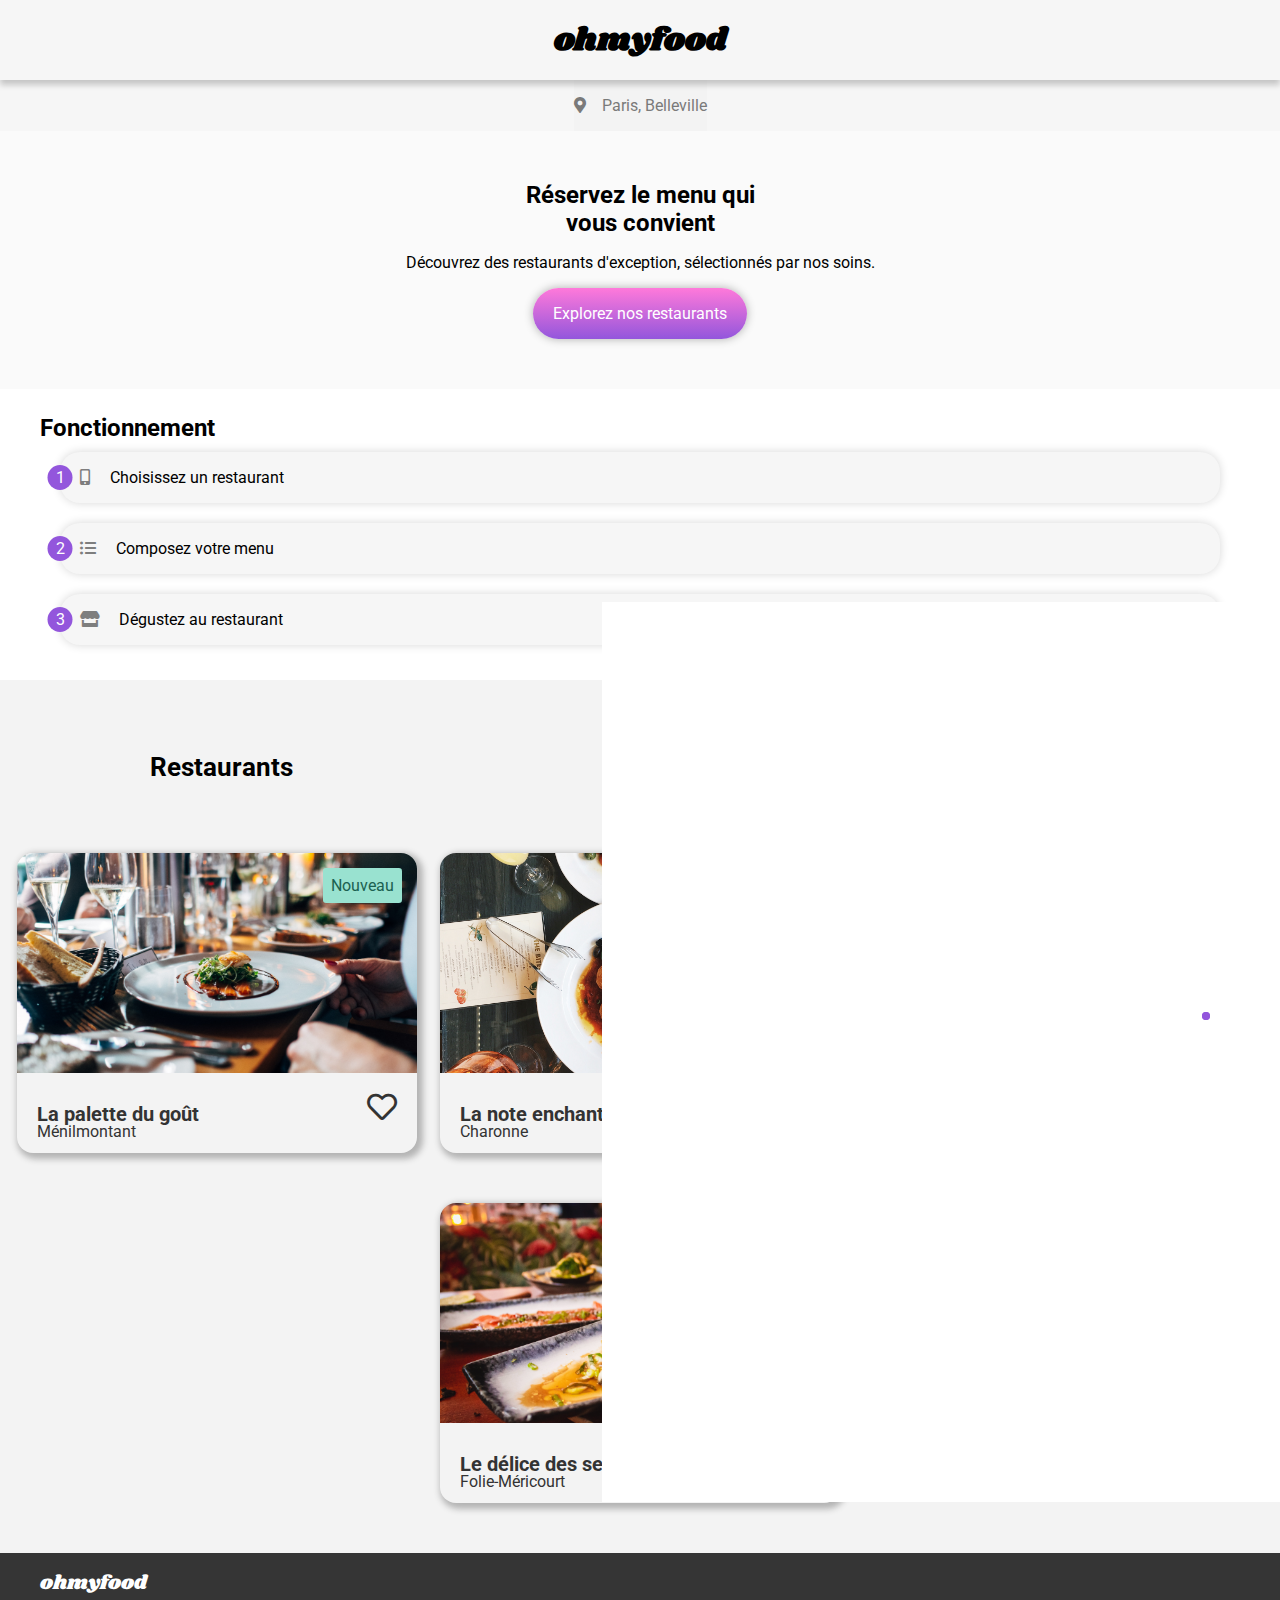
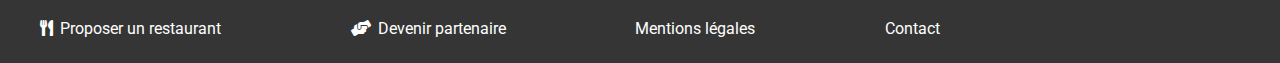
==== index.html @ 89c8764b "emplacement loader" ====
<!DOCTYPE html>
<html lang="fr">

<head>
    <meta charset="UTF-8" />
    <meta http-equiv="X-UA-Compatible" content="IE=edge" />
    <meta name="viewport" content="width=device-width, initial-scale=1.0" />
    <!-- CSS -->
    <link rel="stylesheet" href="public/css/index_style.css">
    <!-- Font Awesome -->
    <link rel="stylesheet" href="https://cdnjs.cloudflare.com/ajax/libs/font-awesome/5.13.1/css/all.min.css">
    <!-- Google Fonts -->
    <link rel="preconnect" href="https://fonts.gstatic.com">
    <link href="https://fonts.googleapis.com/css2?family=Roboto:ital,wght@0,300;0,400;0,500;0,700;1,300;1,400;1,500&display=swap" rel="stylesheet">
    <link href="https://fonts.googleapis.com/css2?family=Shrikhand&display=swap" rel="stylesheet">
    
    <title>ohmyfood</title>
</head>
<body>
    <!-- loader -->
    <section class="loader-contain">
        <div class="loader">
            <div></div>
            <div></div>
        </div>
    </section>
    <header>
        <!-- title-->
        <div class="header">
            <a href="index.html"><h1 class="header__title">ohmyfood</h1></a>
        </div>
    </header>
    <main class="main">
        <!-- localisation -->
        <div class="localisation">
            <div class="localisation__icon">
                <i class="fas fa-map-marker-alt"></i>
            </div>
            <div class="localisation__city">
                <p>Paris, Belleville</p>
            </div>
        </div>
        <!-- introduction -->
        <section class="introduction">
            <div class="introduction__container">
                <h2 class="introduction__title">Réservez le menu qui vous convient</h2>
                <p class="introduction__text">Découvrez des restaurants d'exception, sélectionnés par nos soins.</p>
                <div class="introduction__btn">
                    <p>Explorez nos restaurants</p>
                </div>
            </div>
        </section>
        <!-- presentation du fonctionnement -->
        <section class="process__contain">
            <div class="process">
              <h2 class="process__title">Fonctionnement</h2>
              <div class="process__steps">
                  <div class="process__step">
                      <div class="process__number">1</div>
                      <div class="process__icon"><i class="fas fa-mobile-alt"></i></div>
                      <p class="process__text">Choisissez un restaurant </p>
                  </div>
                  <div class="process__step">
                      <div class="process__number">2</div>
                      <div class="process__icon"><i class="fas fa-list-ul"></i></div>
                      <p class="process__text">Composez votre menu</p>
                  </div>
                  <div class="process__step">
                      <div class="process__number">3</div>
                      <div class="process__icon"><i class="fas fa-store"></i></div>
                      <p class="process__text">Dégustez au restaurant</p>
                  </div>
              </div>
            </div>
        </section>
        <!-- liste restaurant-->
        <section class="restaurants" id="restaurants">
            <h2>Restaurants</h2>
            <div class="restaurant__contain">
                <!-- r1_la palette du gout-->
                <div class="restaurants__cards">
                    <a href="pages/la-palette-du-gout.html">
                        <img src="Images-Maquettes/images/restaurants/la_palette_du_gout.jpg" alt="La palette du goût">
                        <span>Nouveau</span>
                        <div class="description">
                            <h3>La palette du goût</h3>
                            <p>Ménilmontant</p>
                            <i class="far fa-heart"></i>
                        </div>
                    </a>
                </div>
                <!-- r2_note enchantée-->
                <div class="restaurants__cards">
                    <a href="pages/la-note-enchantee.html">
                        <img src="Images-Maquettes/images/restaurants/la_note_enchantee.jpg" alt="La note enchantée">
                        <span>Nouveau</span>
                        <div class="description">
                            <h3>La note enchantée</h3>
                            <p>Charonne</p>
                            <i class="far fa-heart"></i>
                        </div>
                    </a>
                </div>
                <!-- r3_a la française-->
                <div class="restaurants__cards">
                    <a href="pages/a-la-francaise.html">
                        <img src="Images-Maquettes/images/restaurants/a_la_francaise.jpg" alt="À la française">
                        <div class="description">
                            <h3>À la française</h3>
                            <p>Cité Rouge</p>
                            <i class="far fa-heart"></i>
                        </div>
                    </a>
                </div>
                <!-- r4_délice des sens-->
                <div class="restaurants__cards">
                    <a href="pages/le-delice-des-sens.html">
                        <img src="Images-Maquettes/images/restaurants/le_delice_des_sens.jpg" alt="Le délice des sens">
                        <div class="description">
                            <h3>Le délice des sens</h3>
                            <p>Folie-Méricourt</p>
                            <i class="far fa-heart"></i>
                        </div>
                    </a>
                </div>
            </div>
        </section>
    </main>
    <footer class="footer">
        <div class="footer__bloc">
            <div class="logo"><a href="index.html">ohmyfood</a></div>
            <div class="footer__bloc-links">
                <div class="footer__bloc-link">
                <i class="fas fa-utensils"></i>
                    <h3 class="footer__bloc-link__title">Proposer un restaurant</h3>
                </div>
                <div class="footer__bloc-link">
                    <i class="fas fa-hands-helping"></i>
                    <h3 class="footer__bloc-link__title">Devenir partenaire</h3>
                </div>
                <div class="footer__bloc-link">
                    <h3 class="footer__bloc-link__title">Mentions légales</h3>
                </div>
                <div class="footer__bloc-link">
                    <h3 class="footer__bloc-link__title"><a href="mailto:contact@ohmyfood.com">Contact</a></h3>
                </div>
            </div>
        </div>
    </footer>
</body>
---- public/css/index_style.css ----
body {
  font-family: "Roboto", sans-serif;
  margin: 0;
  background: #f6f6f6;
}

/* loader */
.loader-contain {
  position: fixed;
  margin: 47%;
  height: 100%;
  width: 100%;
  left: 0;
  top: 0;
  background-color: white;
  animation: loader 0.05s;
  animation-delay: 3s;
  animation-duration: 3s;
  transition-duration: 2.5s;
  transition-property: 0.5s;
  animation-fill-mode: both;
  z-index: 10000;
  display: flex;
  align-items: center;
  justify-content: center;
}

.loader {
  display: inline-block;
  display: flex;
  width: 5rem;
  height: 5rem;
}
.loader div {
  position: absolute;
  border: 4px solid #9356DC;
  opacity: 1;
  border-radius: 50%;
  animation: loader 1s cubic-bezier(0, 0.2, 0.8, 1) infinite;
}
.loader div:nth-child(2) {
  animation-delay: -0.5s;
}
@keyframes loader {
  0% {
    top: 2.25rem;
    left: 2.25rem;
    width: 0;
    height: 0;
    opacity: 1;
  }
  100% {
    top: 0px;
    left: 0px;
    width: 4.5rem;
    height: 4.5rem;
    opacity: 0;
  }
}

* a {
  text-decoration: none;
  color: white;
}

.main {
  margin: 0;
  padding: 0;
  display: flex;
  justify-content: center;
  align-items: center;
  flex-direction: column;
}

/* HEADER */
.header {
  box-shadow: 0px 5px 6px 0px rgba(0, 0, 0, 0.2);
  position: relative;
  display: flex;
  justify-content: center;
  align-items: center;
  height: 5rem;
  width: 100%;
}
.header__title {
  font-family: "Shrikhand", cursive;
  margin: 0;
  color: black;
}

/* MAIN */
.main {
  margin: 0;
  padding: 0;
  display: flex;
  justify-content: center;
  align-items: center;
  flex-direction: column;
}

/* localisation */
.localisation {
  display: flex;
  justify-content: center;
  align-items: center;
  background: #f3f3f3;
  color: #7a7a7a;
}
.localisation__city {
  margin-left: 1rem;
  font-weight: 400;
}

/* introduction */
.introduction {
  background: #fafafa;
  width: 100%;
}
.introduction__container {
  width: 100%;
  padding: 20px;
  display: flex;
  justify-content: center;
  align-items: center;
  flex-direction: column;
  padding: 50px 0;
}
.introduction__title {
  text-align: center;
  max-width: 250px;
  margin: 0;
}
.introduction__text {
  text-align: center;
}
.introduction__btn {
  opacity: 1;
  background: linear-gradient(180deg, #ff79da 0%, #9356dc 100%);
  color: white;
  padding: 0 20px;
  border-radius: 200px;
  box-shadow: 0px 0px 10px 0px rgba(0, 0, 0, 0.3);
}
.introduction__btn:hover {
  opacity: 0.8;
  cursor: pointer;
  transition: 0.3s;
  box-shadow: 0px 0px 10px 0px rgba(0, 0, 0, 0.6);
}

/* process */
.process__contain {
  padding: 25px 0;
  width: 100%;
  background: white;
  display: flex;
  justify-content: center;
  align-items: center;
  flex-direction: column;
}

.process {
  width: 95%;
  max-width: 1200px;
  background-color: white;
  padding: 0;
  display: flex;
  flex-direction: column;
}
.process__title {
  margin: 0;
}
.process__step {
  display: flex;
  align-items: center;
  background: #f6f6f6;
  height: auto;
  width: auto;
  margin: 10px 20px;
  border-radius: 20px;
  position: relative;
  box-shadow: 0px 0px 10px 0px rgba(0, 0, 0, 0.16);
}
.process__number {
  background-color: #9356DC;
  color: white;
  position: absolute;
  padding: 3px 8px 3px 8px;
  border-radius: 500px;
  transform: translateX(-50%);
}
.process__icon {
  color: #7e7e7e;
  margin: 0 20px;
}
.process__steps {
  display: flex;
  justify-content: center;
  flex-direction: column;
}

/* restaurants */
.restaurants {
  display: flex;
  flex-wrap: wrap;
  background: #f3f3f3;
  padding-top: 50px;
  padding-bottom: 50px;
}
.restaurants h2 {
  margin-left: 150px;
  font-size: 26px;
  font-weight: bold;
}
@media (max-width: 450px) {
  .restaurants h2 {
    margin-left: 10px;
  }
}
.restaurants .restaurant__contain {
  padding-left: 10px;
  display: flex;
  flex-wrap: wrap;
  justify-content: space-around;
}
.restaurants .restaurant__contain .restaurants__cards {
  margin-top: 50px;
  margin-right: 10px;
  width: 700px;
  position: relative;
  height: 300px;
  border-radius: 1rem;
  box-shadow: 3px 3px 6px 3px #b4b4b4;
}
@media (max-width: 1616px) {
  .restaurants .restaurant__contain .restaurants__cards {
    width: 400px;
    height: 300px;
  }
}
@media (max-width: 1089px) {
  .restaurants .restaurant__contain .restaurants__cards {
    width: 90%;
    height: 300px;
  }
}
@media (max-width: 450px) {
  .restaurants .restaurant__contain .restaurants__cards {
    width: 100%;
    height: 280px;
  }
}
.restaurants .restaurant__contain .restaurants__cards:hover {
  transition: all 0.2s ease-in-out;
  transform: scale(1.01);
  box-shadow: 4px 4px 7px 4px #b4b4b4;
}
.restaurants .restaurant__contain .restaurants__cards a {
  cursor: pointer;
}
.restaurants .restaurant__contain .restaurants__cards a span {
  display: block;
  width: auto;
  position: absolute;
  right: 15px;
  top: 15px;
  justify-content: initial;
  background: #99E2D0;
  color: #1b6150;
  padding: 0.5rem;
  border-radius: 0.2rem;
}
.restaurants .restaurant__contain .restaurants__cards a img {
  height: 220px;
  width: 100%;
  border-radius: 1rem 1rem 0 0;
  object-fit: cover;
}
@media (max-width: 1089px) {
  .restaurants .restaurant__contain .restaurants__cards a img {
    width: 100%;
    height: 220px;
  }
}
@media (max-width: 450px) {
  .restaurants .restaurant__contain .restaurants__cards a img {
    width: 100%;
    height: 180px;
  }
}
.restaurants .restaurant__contain .restaurants__cards a .description {
  display: flex;
  justify-content: space-between;
  align-items: center;
  padding: 5px 20px;
}
.restaurants .restaurant__contain .restaurants__cards a .description h3 {
  font-size: 20px;
  color: #333;
  margin-bottom: 5px;
}
.restaurants .restaurant__contain .restaurants__cards a .description p {
  position: absolute;
  padding-top: 50px;
  color: #333;
}
.restaurants .restaurant__contain .restaurants__cards a .description .far.fa-heart {
  color: #333;
  font-size: 30px;
  opacity: 1;
  transition: 0.2s ease-out;
}
@media (max-width: 991px) {
  .restaurants .restaurant__contain .restaurants__cards a .description .far.fa-heart {
    font-size: 26px;
  }
}
.restaurants .restaurant__contain .restaurants__cards a .description .far.fa-heart:hover {
  animation: 0.3s ease-in-out;
  display: inline-block;
  opacity: 1;
  background: linear-gradient(to left, #9356dc, #b35cdc, #cf64dc, #e86edb, #ff79da);
  background: -webkit-linear-gradient(to left, #9356dc, #b35cdc, #cf64dc, #e86edb, #ff79da);
  background-clip: border-box;
  -webkit-background-clip: text;
  -webkit-text-fill-color: transparent;
  font-weight: bold;
}

/* FOOTER */
.footer {
  width: 100%;
  background-color: #353535;
  display: flex;
  justify-content: center;
  align-items: center;
}
.footer__bloc {
  display: inline;
  padding: 0 40px;
  width: 100%;
  max-width: 1200px;
}
.footer__bloc .logo {
  font-family: "Shrikhand", cursive;
  color: white;
  font-size: 20px;
  padding: 15px 0;
}
.footer__bloc-links {
  display: inline-flex;
  flex-direction: column;
  width: auto;
}
.footer__bloc-link {
  display: inline-flex;
  align-items: center;
  flex-direction: row;
  text-align: center;
  color: white;
  height: 30px;
  cursor: pointer;
}
.footer__bloc-link:hover .footer__bloc-link__title {
  text-decoration: underline;
}
.footer__bloc-link i {
  margin-right: 7px;
}
.footer__bloc-link__title {
  font-size: 16px;
  font-weight: 400;
}

@media screen and (min-width: 800px) {
  .footer__bloc {
    margin-bottom: 20px;
  }
  .footer__bloc-links {
    display: flex;
    justify-content: space-between;
    flex-direction: row;
    max-width: 900px;
  }
}
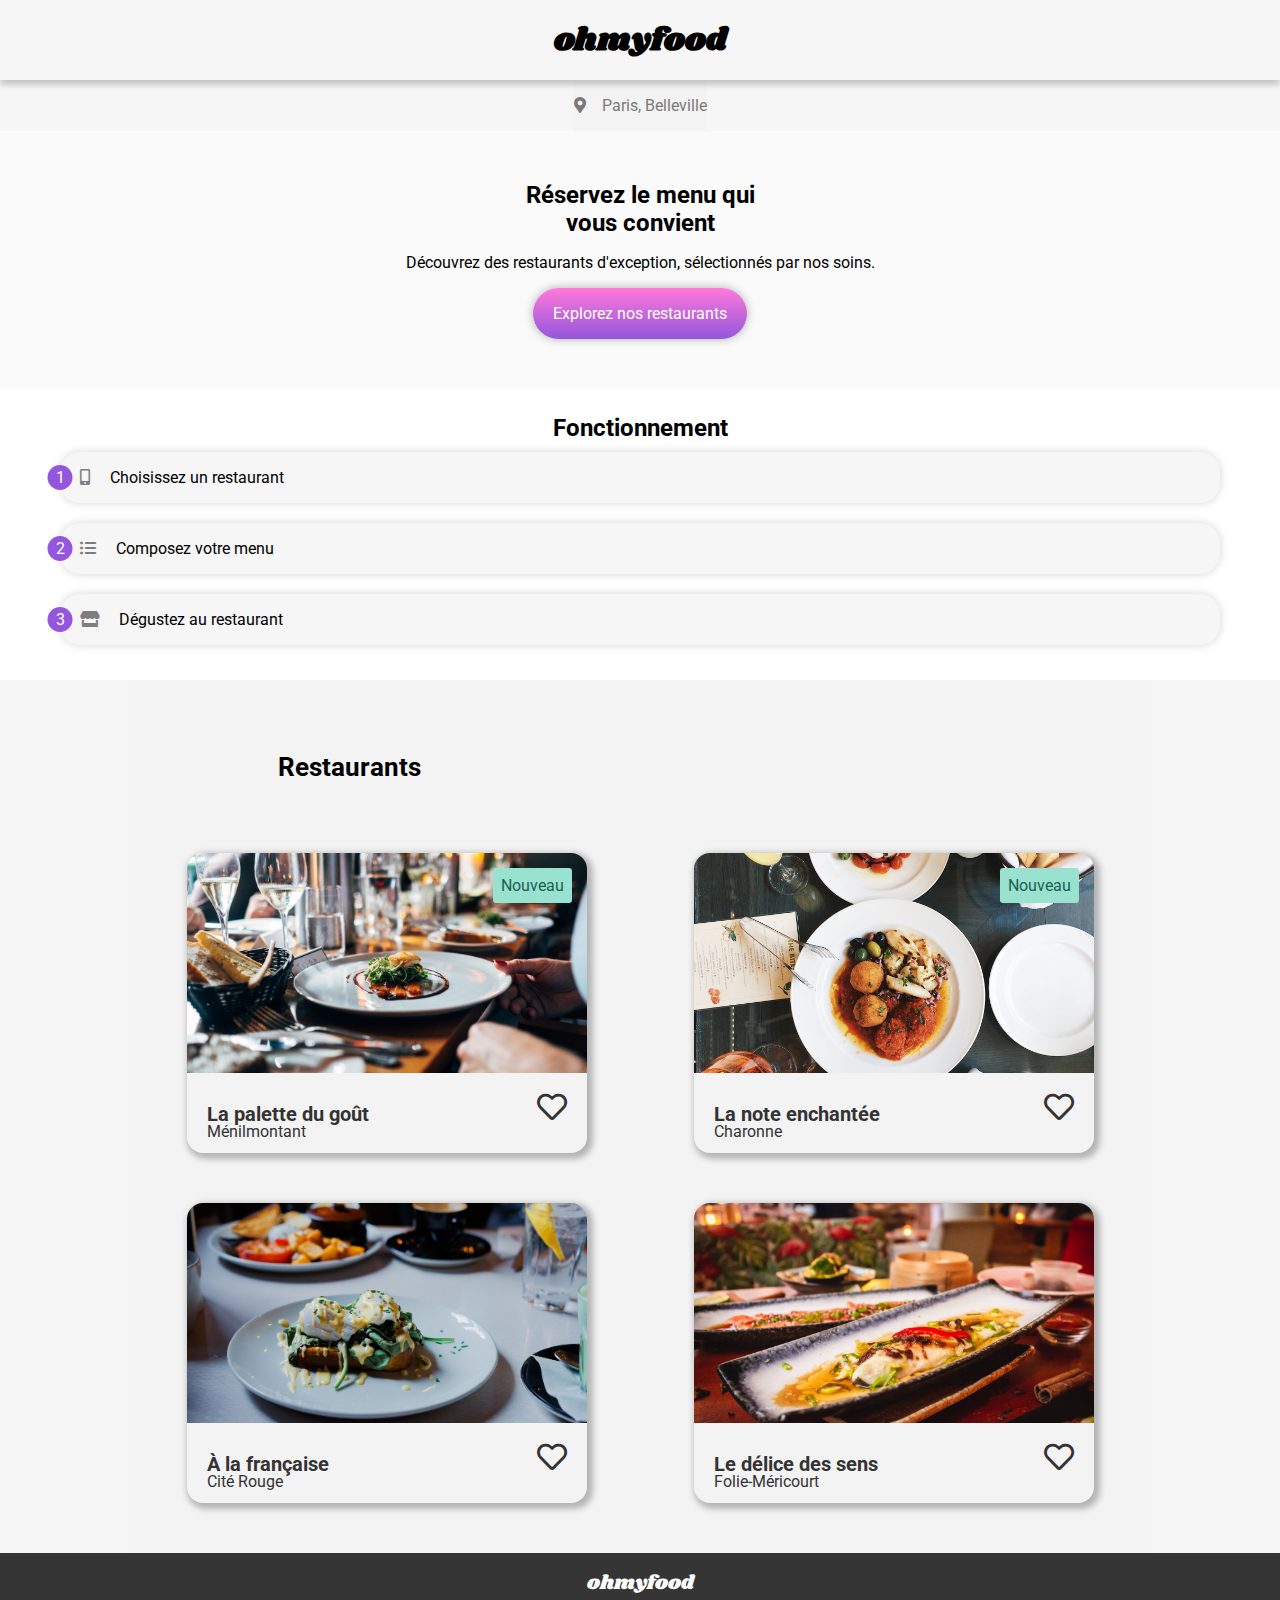
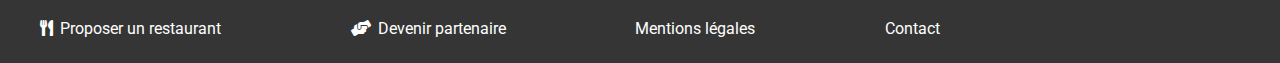
==== commit 67d5fa80: "test loader" ====
--- a/index.html
+++ b/index.html
@@ -18,12 +18,20 @@
 </head>
 <body>
     <!-- loader -->
-    <section class="loader-contain">
+    <!--<section class="loader-contain">
         <div class="loader">
             <div></div>
             <div></div>
         </div>
-    </section>
+    </section>-->
+    <!--<section class="contain">
+        <span class="loader">
+        <div class="loader__animation">
+            <div></div>
+            <div></div>
+        </div>
+        </span>
+    </section>-->
     <header>
         <!-- title-->
         <div class="header">
--- a/public/css/index_style.css
+++ b/public/css/index_style.css
@@ -1,18 +1,26 @@
 body {
   font-family: "Roboto", sans-serif;
   margin: 0;
+  padding: 0;
   background: #f6f6f6;
+  text-align: center;
+}
+
+* a {
+  text-decoration: none;
+  color: white;
 }
 
 /* loader */
-.loader-contain {
+.contain {
+  background: white;
   position: fixed;
-  margin: 47%;
-  height: 100%;
-  width: 100%;
-  left: 0;
-  top: 0;
-  background-color: white;
+  min-width: 100%;
+  min-height: 100vh;
+  justify-content: center;
+}
+
+.loader {
   animation: loader 0.05s;
   animation-delay: 3s;
   animation-duration: 3s;
@@ -22,29 +30,27 @@
   z-index: 10000;
   display: flex;
   align-items: center;
-  justify-content: center;
-}
-
-.loader {
+}
+.loader__animation {
   display: inline-block;
-  display: flex;
-  width: 5rem;
-  height: 5rem;
-}
-.loader div {
+  position: relative;
+  width: 80px;
+  height: 80px;
+}
+.loader__animation div {
   position: absolute;
   border: 4px solid #9356DC;
   opacity: 1;
   border-radius: 50%;
   animation: loader 1s cubic-bezier(0, 0.2, 0.8, 1) infinite;
 }
-.loader div:nth-child(2) {
+.loader__animation div:nth-child(2) {
   animation-delay: -0.5s;
 }
 @keyframes loader {
   0% {
-    top: 2.25rem;
-    left: 2.25rem;
+    top: 36px;
+    left: 36px;
     width: 0;
     height: 0;
     opacity: 1;
@@ -52,17 +58,61 @@
   100% {
     top: 0px;
     left: 0px;
-    width: 4.5rem;
-    height: 4.5rem;
+    width: 72px;
+    height: 72px;
     opacity: 0;
   }
 }
 
-* a {
-  text-decoration: none;
-  color: white;
-}
-
+/*.loader-contain {
+  background-color: white;
+  position: fixed;
+  min-width: 100%;
+  min-height: 100vh;
+  animation: loader 0.05s;
+  animation-delay: 3s;
+  animation-duration: 3s;
+  transition-duration: 2.5s;
+  transition-property: 0.5s;
+  animation-fill-mode: both;
+  z-index: 10000;
+  display: flex;
+  align-items: center;
+  justify-content: center;
+}
+.loader {
+  display: inline-block;
+  display: flex;
+  width: 5rem;
+  height: 5rem;
+  align-content: center;
+  div {
+    position: absolute;
+    border: 4px solid $color-primary;
+    opacity: 1;
+    border-radius: 50%;
+    animation: loader 1s cubic-bezier(0, 0.2, 0.8, 1) infinite;
+  }
+  div:nth-child(2) {
+    animation-delay: -0.5s;
+  }
+  @keyframes loader {
+    0% {
+      top: 2.25rem;
+      left: 2.25rem;
+      width: 0;
+      height: 0;
+      opacity: 1;
+    }
+    100% {
+      top: 0px;
+      left: 0px;
+      width: 4.5rem;
+      height: 4.5rem;
+      opacity: 0;
+    }
+  }
+}*/
 .main {
   margin: 0;
   padding: 0;
@@ -206,6 +256,7 @@
   background: #f3f3f3;
   padding-top: 50px;
   padding-bottom: 50px;
+  max-width: 1024px;
 }
 .restaurants h2 {
   margin-left: 150px;
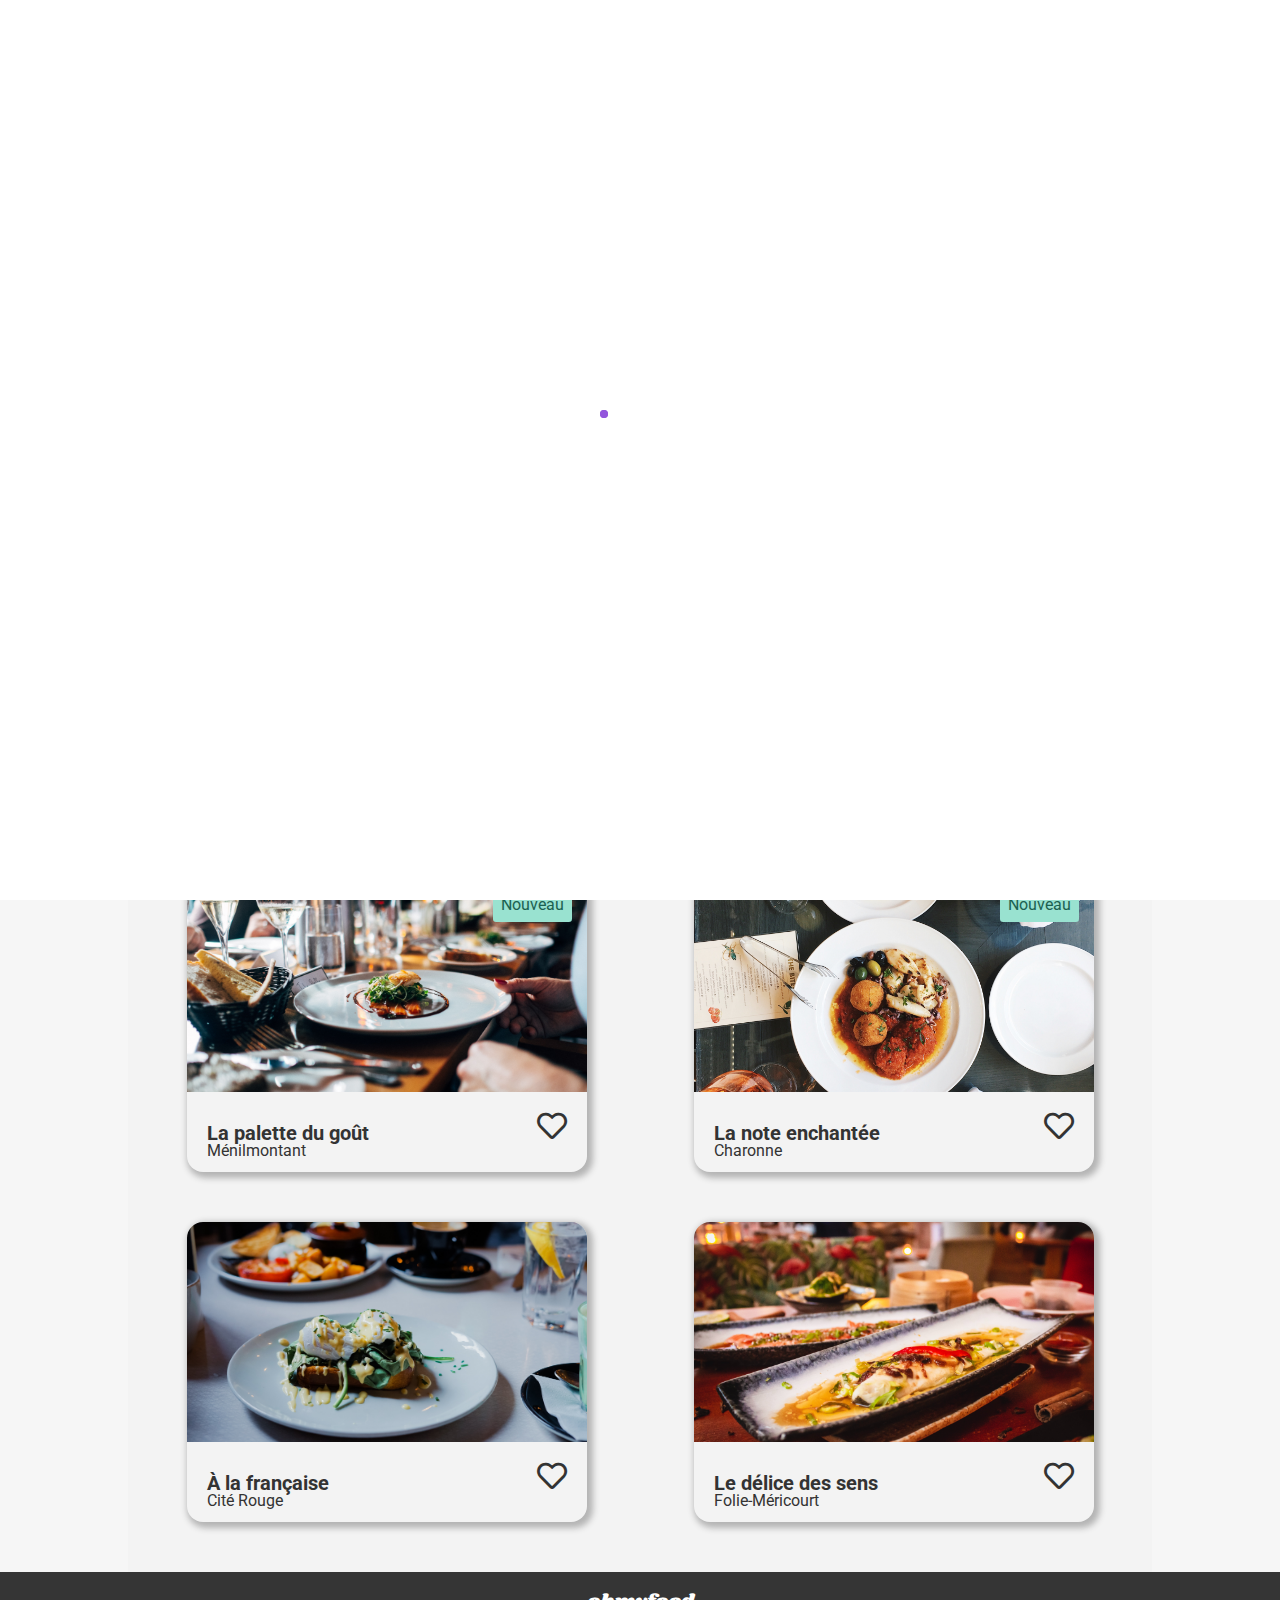
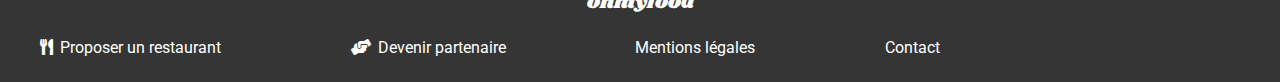
==== commit 3e5d5fa1: "réglage w3c" ====
--- a/index.html
+++ b/index.html
@@ -1,5 +1,5 @@
 <!DOCTYPE html>
-<html lang="fr">
+<html lang="en">
 
 <head>
     <meta charset="UTF-8" />
@@ -18,12 +18,12 @@
 </head>
 <body>
     <!-- loader -->
-    <!--<section class="loader-contain">
+    <section class="loader-contain">
         <div class="loader">
             <div></div>
             <div></div>
         </div>
-    </section>-->
+    </section>-
     <!--<section class="contain">
         <span class="loader">
         <div class="loader__animation">
--- a/public/css/index_style.css
+++ b/public/css/index_style.css
@@ -12,45 +12,45 @@
 }
 
 /* loader */
-.contain {
-  background: white;
+/*@import "loader.scss";*/
+.loader-contain {
+  background-color: white;
   position: fixed;
   min-width: 100%;
   min-height: 100vh;
-  justify-content: center;
-}
-
-.loader {
-  animation: loader 0.05s;
+  /*animation: loader 0.05s;
   animation-delay: 3s;
   animation-duration: 3s;
   transition-duration: 2.5s;
   transition-property: 0.5s;
-  animation-fill-mode: both;
+  animation-fill-mode: both;*/
   z-index: 10000;
   display: flex;
   align-items: center;
-}
-.loader__animation {
+  justify-content: center;
+}
+
+.loader {
   display: inline-block;
-  position: relative;
-  width: 80px;
-  height: 80px;
-}
-.loader__animation div {
+  display: flex;
+  width: 5rem;
+  height: 5rem;
+  align-content: center;
+}
+.loader div {
   position: absolute;
   border: 4px solid #9356DC;
   opacity: 1;
   border-radius: 50%;
   animation: loader 1s cubic-bezier(0, 0.2, 0.8, 1) infinite;
 }
-.loader__animation div:nth-child(2) {
+.loader div:nth-child(2) {
   animation-delay: -0.5s;
 }
 @keyframes loader {
   0% {
-    top: 36px;
-    left: 36px;
+    top: 2.25rem;
+    left: 2.25rem;
     width: 0;
     height: 0;
     opacity: 1;
@@ -58,61 +58,12 @@
   100% {
     top: 0px;
     left: 0px;
-    width: 72px;
-    height: 72px;
+    width: 4.5rem;
+    height: 4.5rem;
     opacity: 0;
   }
 }
 
-/*.loader-contain {
-  background-color: white;
-  position: fixed;
-  min-width: 100%;
-  min-height: 100vh;
-  animation: loader 0.05s;
-  animation-delay: 3s;
-  animation-duration: 3s;
-  transition-duration: 2.5s;
-  transition-property: 0.5s;
-  animation-fill-mode: both;
-  z-index: 10000;
-  display: flex;
-  align-items: center;
-  justify-content: center;
-}
-.loader {
-  display: inline-block;
-  display: flex;
-  width: 5rem;
-  height: 5rem;
-  align-content: center;
-  div {
-    position: absolute;
-    border: 4px solid $color-primary;
-    opacity: 1;
-    border-radius: 50%;
-    animation: loader 1s cubic-bezier(0, 0.2, 0.8, 1) infinite;
-  }
-  div:nth-child(2) {
-    animation-delay: -0.5s;
-  }
-  @keyframes loader {
-    0% {
-      top: 2.25rem;
-      left: 2.25rem;
-      width: 0;
-      height: 0;
-      opacity: 1;
-    }
-    100% {
-      top: 0px;
-      left: 0px;
-      width: 4.5rem;
-      height: 4.5rem;
-      opacity: 0;
-    }
-  }
-}*/
 .main {
   margin: 0;
   padding: 0;
@@ -219,6 +170,7 @@
 }
 .process__title {
   margin: 0;
+  text-align: left;
 }
 .process__step {
   display: flex;
@@ -283,19 +235,19 @@
   border-radius: 1rem;
   box-shadow: 3px 3px 6px 3px #b4b4b4;
 }
-@media (max-width: 1616px) {
+@media (max-width: 1440px) {
   .restaurants .restaurant__contain .restaurants__cards {
     width: 400px;
     height: 300px;
   }
 }
-@media (max-width: 1089px) {
+@media (max-width: 1024px) {
   .restaurants .restaurant__contain .restaurants__cards {
     width: 90%;
     height: 300px;
   }
 }
-@media (max-width: 450px) {
+@media (max-width: 425px) {
   .restaurants .restaurant__contain .restaurants__cards {
     width: 100%;
     height: 280px;
@@ -327,13 +279,13 @@
   border-radius: 1rem 1rem 0 0;
   object-fit: cover;
 }
-@media (max-width: 1089px) {
+@media (max-width: 1024px) {
   .restaurants .restaurant__contain .restaurants__cards a img {
     width: 100%;
     height: 220px;
   }
 }
-@media (max-width: 450px) {
+@media (max-width: 425px) {
   .restaurants .restaurant__contain .restaurants__cards a img {
     width: 100%;
     height: 180px;
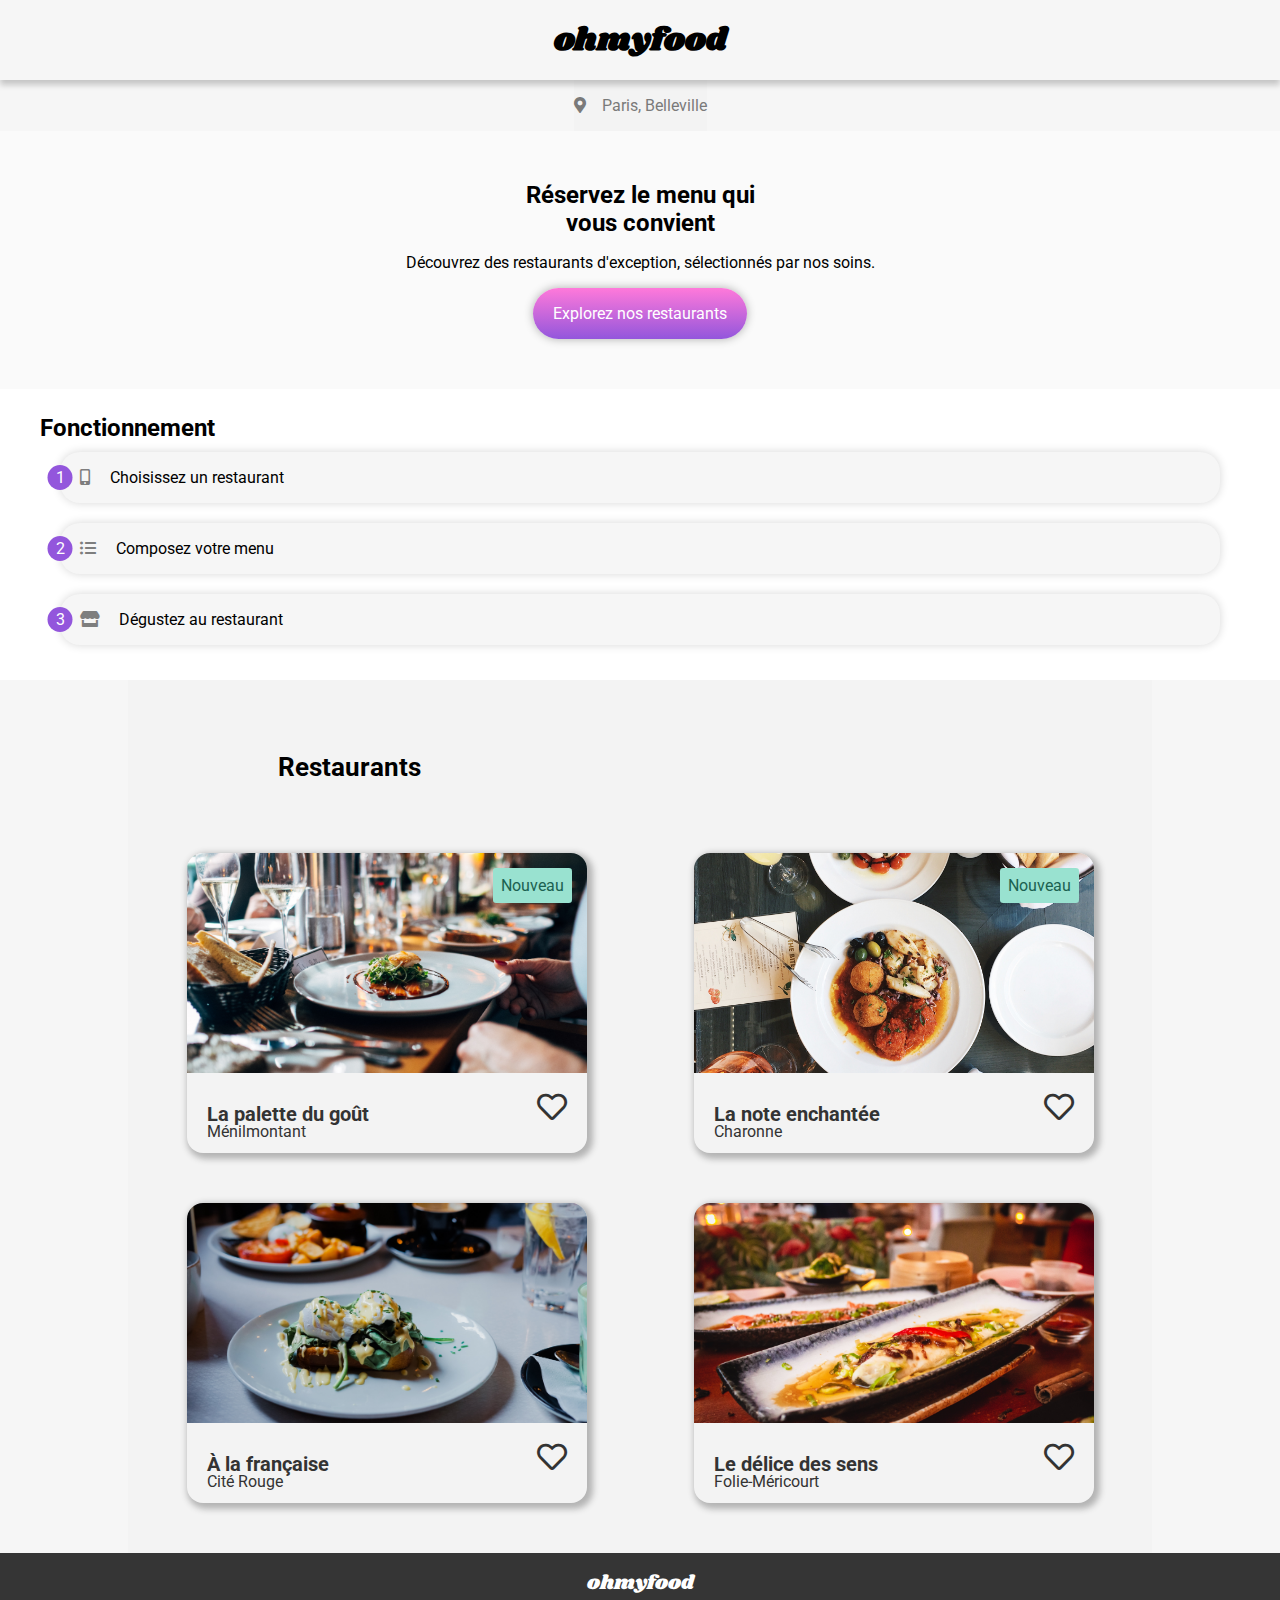
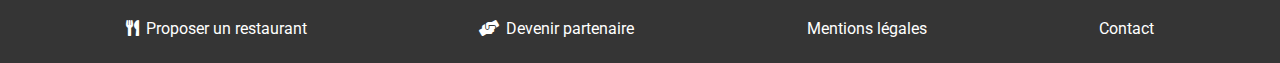
==== commit ea4e5db8: "réglage animation + footer" ====
--- a/index.html
+++ b/index.html
@@ -17,22 +17,15 @@
     <title>ohmyfood</title>
 </head>
 <body>
+    <header>
     <!-- loader -->
-    <section class="loader-contain">
+    <!--<div class="loader-contain">
         <div class="loader">
             <div></div>
             <div></div>
         </div>
-    </section>-
-    <!--<section class="contain">
-        <span class="loader">
-        <div class="loader__animation">
-            <div></div>
-            <div></div>
-        </div>
-        </span>
-    </section>-->
-    <header>
+    </div>-->
+    <div class="chargement"></div>
         <!-- title-->
         <div class="header">
             <a href="index.html"><h1 class="header__title">ohmyfood</h1></a>
--- a/public/css/index_style.css
+++ b/public/css/index_style.css
@@ -12,32 +12,46 @@
 }
 
 /* loader */
-/*@import "loader.scss";*/
 .loader-contain {
+  margin: auto;
+  position: absolute;
+  top: 0;
+  bottom: 0;
+  left: 0;
+  right: 0;
   background-color: white;
   position: fixed;
   min-width: 100%;
   min-height: 100vh;
-  /*animation: loader 0.05s;
+  animation: loader 0.05s;
   animation-delay: 3s;
   animation-duration: 3s;
   transition-duration: 2.5s;
   transition-property: 0.5s;
-  animation-fill-mode: both;*/
+  animation-fill-mode: both;
   z-index: 10000;
   display: flex;
   align-items: center;
   justify-content: center;
+  /*visibility: hidden;
+  opacity:0;
+  transition:visibility 0.3s linear,opacity 0.3s linear;*/
 }
 
 .loader {
   display: inline-block;
-  display: flex;
+  /*display: block;*/
+  position: relative;
   width: 5rem;
   height: 5rem;
-  align-content: center;
+  /*align-content: center;*/
 }
 .loader div {
+  margin: auto;
+  top: 0;
+  bottom: 0;
+  left: 0;
+  right: 0;
   position: absolute;
   border: 4px solid #9356DC;
   opacity: 1;
@@ -49,8 +63,8 @@
 }
 @keyframes loader {
   0% {
-    top: 2.25rem;
-    left: 2.25rem;
+    top: 0;
+    left: 0;
     width: 0;
     height: 0;
     opacity: 1;
@@ -182,6 +196,13 @@
   border-radius: 20px;
   position: relative;
   box-shadow: 0px 0px 10px 0px rgba(0, 0, 0, 0.16);
+}
+.process__step:hover {
+  opacity: 0.8;
+  cursor: pointer;
+  transition: 0.3s;
+  box-shadow: 0px 0px 10px 0px rgba(0, 0, 0, 0.6);
+  background: white;
 }
 .process__number {
   background-color: #9356DC;
@@ -375,14 +396,14 @@
   font-weight: 400;
 }
 
-@media screen and (min-width: 800px) {
+@media screen and (min-width: 768px) {
   .footer__bloc {
     margin-bottom: 20px;
   }
   .footer__bloc-links {
     display: flex;
-    justify-content: space-between;
+    justify-content: space-around;
     flex-direction: row;
-    max-width: 900px;
-  }
-}
+    max-width: 1440px;
+  }
+}
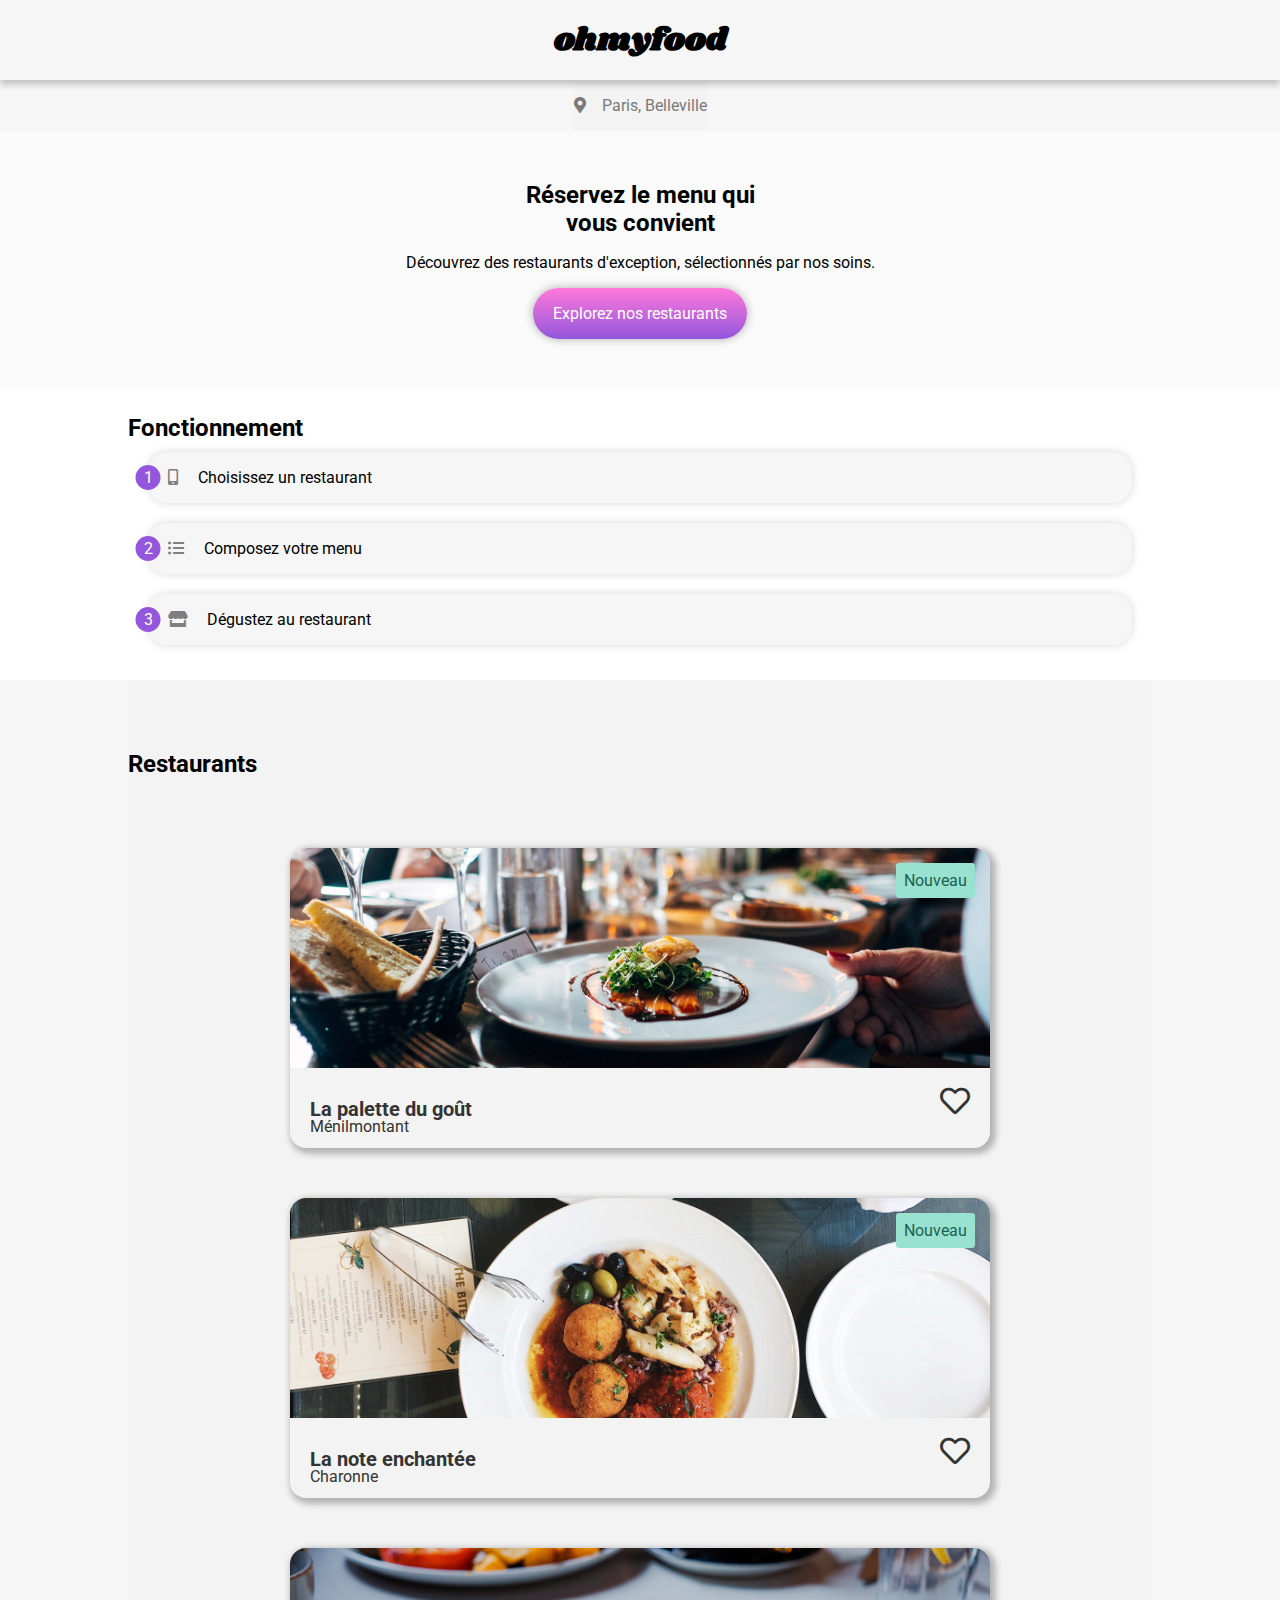
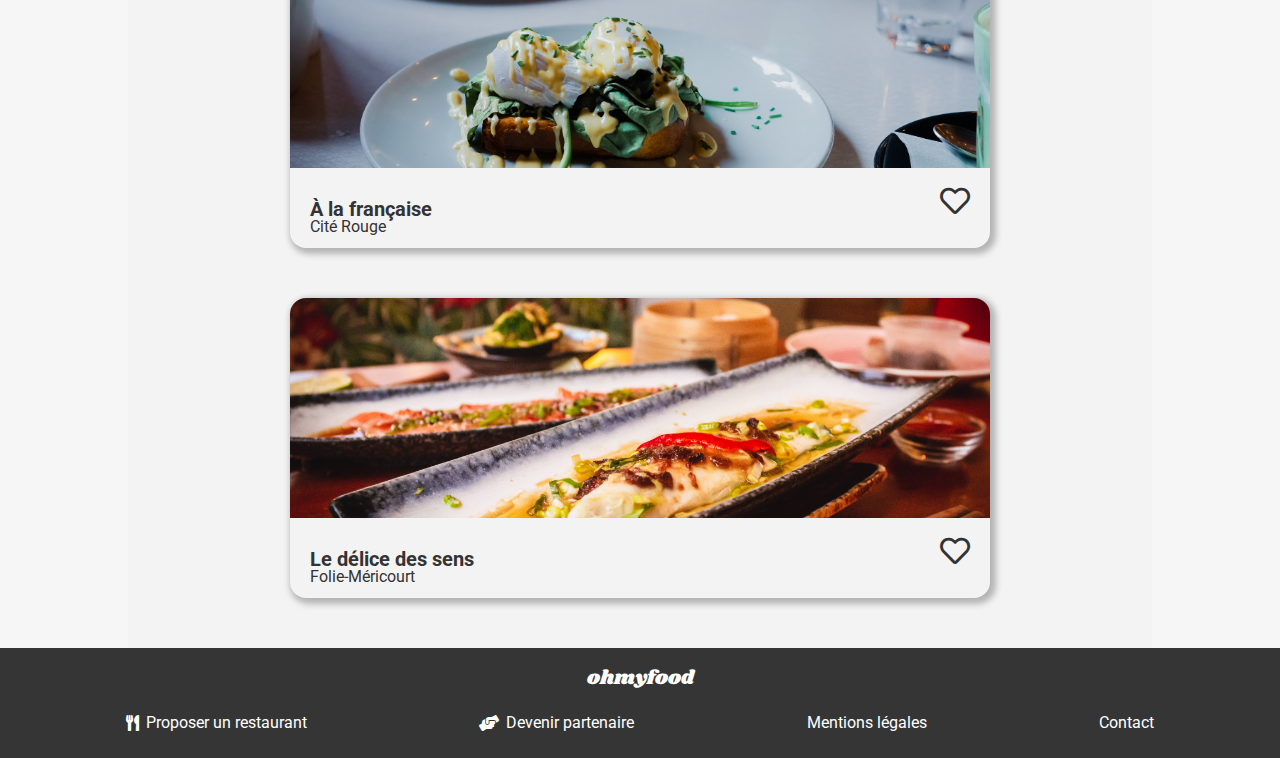
==== commit b436162e: "Update index.html" ====
--- a/index.html
+++ b/index.html
@@ -7,7 +7,7 @@
     <meta name="viewport" content="width=device-width, initial-scale=1.0" />
     <!-- CSS -->
     <link rel="stylesheet" href="public/css/index_style.css">
-    <!-- Font Awesome -->
+    <!-- Icons Library -->
     <link rel="stylesheet" href="https://cdnjs.cloudflare.com/ajax/libs/font-awesome/5.13.1/css/all.min.css">
     <!-- Google Fonts -->
     <link rel="preconnect" href="https://fonts.gstatic.com">
@@ -17,15 +17,13 @@
     <title>ohmyfood</title>
 </head>
 <body>
-    <header>
     <!-- loader -->
-    <!--<div class="loader-contain">
+    <div class="contain">
         <div class="loader">
             <div></div>
-            <div></div>
         </div>
-    </div>-->
-    <div class="chargement"></div>
+    </div>
+    <header>
         <!-- title-->
         <div class="header">
             <a href="index.html"><h1 class="header__title">ohmyfood</h1></a>
@@ -148,4 +146,4 @@
             </div>
         </div>
     </footer>
-</body>+</body>
--- a/public/css/index_style.css
+++ b/public/css/index_style.css
@@ -11,41 +11,69 @@
   color: white;
 }
 
-/* loader */
-.loader-contain {
+.main {
+  margin: 0;
+  padding: 0;
+  display: -webkit-box;
+  display: -ms-flexbox;
+  display: flex;
+  -webkit-box-pack: center;
+  -ms-flex-pack: center;
+  justify-content: center;
+  -webkit-box-align: center;
+  -ms-flex-align: center;
+  align-items: center;
+  -webkit-box-orient: vertical;
+  -webkit-box-direction: normal;
+      -ms-flex-direction: column;
+          flex-direction: column;
+}
+
+/*loader*/
+.contain {
   margin: auto;
-  position: absolute;
+  background-color: white;
+  position: fixed;
+  min-width: 100%;
+  min-height: 100vh;
   top: 0;
   bottom: 0;
   left: 0;
   right: 0;
-  background-color: white;
-  position: fixed;
-  min-width: 100%;
-  min-height: 100vh;
-  animation: loader 0.05s;
-  animation-delay: 3s;
-  animation-duration: 3s;
-  transition-duration: 2.5s;
-  transition-property: 0.5s;
-  animation-fill-mode: both;
+  -webkit-animation: loader 0.05s;
+          animation: loader 0.05s;
+  -webkit-animation-delay: 2.3s;
+          animation-delay: 2.3s;
+  -webkit-animation-duration: 2.3s;
+          animation-duration: 2.3s;
+  -webkit-transition-duration: 2s;
+          transition-duration: 2s;
+  -webkit-animation-fill-mode: both;
+          animation-fill-mode: both;
   z-index: 10000;
-  display: flex;
-  align-items: center;
-  justify-content: center;
-  /*visibility: hidden;
-  opacity:0;
-  transition:visibility 0.3s linear,opacity 0.3s linear;*/
+  display: -webkit-box;
+  display: -ms-flexbox;
+  display: flex;
+  -webkit-box-align: center;
+      -ms-flex-align: center;
+          align-items: center;
+  -webkit-box-pack: center;
+      -ms-flex-pack: center;
+          justify-content: center;
+  opacity: 0;
+  -webkit-transition: visibility 0.3s linear,opacity 0.3s linear;
+  transition: visibility 0.3s linear,opacity 0.3s linear;
 }
 
 .loader {
-  display: inline-block;
-  /*display: block;*/
-  position: relative;
+  display: block;
+  position: absolute;
   width: 5rem;
   height: 5rem;
-  /*align-content: center;*/
-}
+  -ms-flex-line-pack: center;
+      align-content: center;
+}
+
 .loader div {
   margin: auto;
   top: 0;
@@ -56,11 +84,33 @@
   border: 4px solid #9356DC;
   opacity: 1;
   border-radius: 50%;
-  animation: loader 1s cubic-bezier(0, 0.2, 0.8, 1) infinite;
-}
+  -webkit-animation: loader 1s cubic-bezier(0, 0.2, 0.8, 1) infinite;
+          animation: loader 1s cubic-bezier(0, 0.2, 0.8, 1) infinite;
+}
+
 .loader div:nth-child(2) {
-  animation-delay: -0.5s;
-}
+  -webkit-animation-delay: -0.5s;
+          animation-delay: -0.5s;
+}
+
+@-webkit-keyframes loader {
+  0% {
+    top: 0;
+    left: 0;
+    width: 0;
+    height: 0;
+    opacity: 1;
+  }
+  100% {
+    top: 0px;
+    left: 0px;
+    width: 4.5rem;
+    height: 4.5rem;
+    opacity: 0;
+    visibility: hidden;
+  }
+}
+
 @keyframes loader {
   0% {
     top: 0;
@@ -75,28 +125,28 @@
     width: 4.5rem;
     height: 4.5rem;
     opacity: 0;
-  }
-}
-
-.main {
-  margin: 0;
-  padding: 0;
-  display: flex;
-  justify-content: center;
-  align-items: center;
-  flex-direction: column;
+    visibility: hidden;
+  }
 }
 
 /* HEADER */
 .header {
-  box-shadow: 0px 5px 6px 0px rgba(0, 0, 0, 0.2);
+  -webkit-box-shadow: 0px 5px 6px 0px rgba(0, 0, 0, 0.2);
+          box-shadow: 0px 5px 6px 0px rgba(0, 0, 0, 0.2);
   position: relative;
-  display: flex;
+  display: -webkit-box;
+  display: -ms-flexbox;
+  display: flex;
+  -webkit-box-pack: center;
+  -ms-flex-pack: center;
   justify-content: center;
+  -webkit-box-align: center;
+  -ms-flex-align: center;
   align-items: center;
   height: 5rem;
   width: 100%;
 }
+
 .header__title {
   font-family: "Shrikhand", cursive;
   margin: 0;
@@ -107,20 +157,36 @@
 .main {
   margin: 0;
   padding: 0;
-  display: flex;
+  display: -webkit-box;
+  display: -ms-flexbox;
+  display: flex;
+  -webkit-box-pack: center;
+  -ms-flex-pack: center;
   justify-content: center;
+  -webkit-box-align: center;
+  -ms-flex-align: center;
   align-items: center;
-  flex-direction: column;
+  -webkit-box-orient: vertical;
+  -webkit-box-direction: normal;
+      -ms-flex-direction: column;
+          flex-direction: column;
 }
 
 /* localisation */
 .localisation {
-  display: flex;
+  display: -webkit-box;
+  display: -ms-flexbox;
+  display: flex;
+  -webkit-box-pack: center;
+  -ms-flex-pack: center;
   justify-content: center;
+  -webkit-box-align: center;
+  -ms-flex-align: center;
   align-items: center;
   background: #f3f3f3;
   color: #7a7a7a;
 }
+
 .localisation__city {
   margin-left: 1rem;
   font-weight: 400;
@@ -131,36 +197,54 @@
   background: #fafafa;
   width: 100%;
 }
+
 .introduction__container {
   width: 100%;
   padding: 20px;
-  display: flex;
+  display: -webkit-box;
+  display: -ms-flexbox;
+  display: flex;
+  -webkit-box-pack: center;
+  -ms-flex-pack: center;
   justify-content: center;
+  -webkit-box-align: center;
+  -ms-flex-align: center;
   align-items: center;
-  flex-direction: column;
+  -webkit-box-orient: vertical;
+  -webkit-box-direction: normal;
+      -ms-flex-direction: column;
+          flex-direction: column;
   padding: 50px 0;
 }
+
 .introduction__title {
   text-align: center;
   max-width: 250px;
   margin: 0;
 }
+
 .introduction__text {
   text-align: center;
 }
+
 .introduction__btn {
   opacity: 1;
+  background: -webkit-gradient(linear, left top, left bottom, from(#ff79da), to(#9356dc));
   background: linear-gradient(180deg, #ff79da 0%, #9356dc 100%);
   color: white;
   padding: 0 20px;
   border-radius: 200px;
-  box-shadow: 0px 0px 10px 0px rgba(0, 0, 0, 0.3);
-}
+  -webkit-box-shadow: 0px 0px 10px 0px rgba(0, 0, 0, 0.3);
+          box-shadow: 0px 0px 10px 0px rgba(0, 0, 0, 0.3);
+}
+
 .introduction__btn:hover {
   opacity: 0.8;
   cursor: pointer;
-  transition: 0.3s;
-  box-shadow: 0px 0px 10px 0px rgba(0, 0, 0, 0.6);
+  -webkit-transition: .3s;
+  transition: .3s;
+  -webkit-box-shadow: 0px 0px 10px 0px rgba(0, 0, 0, 0.6);
+          box-shadow: 0px 0px 10px 0px rgba(0, 0, 0, 0.6);
 }
 
 /* process */
@@ -168,85 +252,143 @@
   padding: 25px 0;
   width: 100%;
   background: white;
-  display: flex;
+  display: -webkit-box;
+  display: -ms-flexbox;
+  display: flex;
+  -webkit-box-pack: center;
+  -ms-flex-pack: center;
   justify-content: center;
+  -webkit-box-align: center;
+  -ms-flex-align: center;
   align-items: center;
-  flex-direction: column;
+  -webkit-box-orient: vertical;
+  -webkit-box-direction: normal;
+      -ms-flex-direction: column;
+          flex-direction: column;
 }
 
 .process {
   width: 95%;
-  max-width: 1200px;
+  max-width: 1024px;
   background-color: white;
   padding: 0;
-  display: flex;
-  flex-direction: column;
-}
+  display: -webkit-box;
+  display: -ms-flexbox;
+  display: flex;
+  -webkit-box-orient: vertical;
+  -webkit-box-direction: normal;
+      -ms-flex-direction: column;
+          flex-direction: column;
+}
+
 .process__title {
   margin: 0;
   text-align: left;
 }
+
 .process__step {
-  display: flex;
-  align-items: center;
+  display: -webkit-box;
+  display: -ms-flexbox;
+  display: flex;
+  -webkit-box-align: center;
+      -ms-flex-align: center;
+          align-items: center;
   background: #f6f6f6;
   height: auto;
   width: auto;
   margin: 10px 20px;
   border-radius: 20px;
   position: relative;
-  box-shadow: 0px 0px 10px 0px rgba(0, 0, 0, 0.16);
-}
+  -webkit-box-shadow: 0px 0px 10px 0px rgba(0, 0, 0, 0.16);
+          box-shadow: 0px 0px 10px 0px rgba(0, 0, 0, 0.16);
+}
+
 .process__step:hover {
   opacity: 0.8;
   cursor: pointer;
-  transition: 0.3s;
-  box-shadow: 0px 0px 10px 0px rgba(0, 0, 0, 0.6);
-  background: white;
-}
+  -webkit-transition: .3s;
+  transition: .3s;
+  -webkit-box-shadow: 0px 0px 10px 0px rgba(0, 0, 0, 0.6);
+          box-shadow: 0px 0px 10px 0px rgba(0, 0, 0, 0.6);
+  background: #E4CEFF;
+}
+
+.process__step:hover .process__icon {
+  color: #9356DC;
+}
+
 .process__number {
   background-color: #9356DC;
   color: white;
   position: absolute;
   padding: 3px 8px 3px 8px;
   border-radius: 500px;
-  transform: translateX(-50%);
-}
+  -webkit-transform: translateX(-50%);
+          transform: translateX(-50%);
+}
+
 .process__icon {
   color: #7e7e7e;
   margin: 0 20px;
-}
+  /*&:hover {
+      @include btn-hover;
+      color: $color-primary;
+    }*/
+}
+
 .process__steps {
-  display: flex;
-  justify-content: center;
-  flex-direction: column;
+  display: -webkit-box;
+  display: -ms-flexbox;
+  display: flex;
+  -webkit-box-pack: center;
+      -ms-flex-pack: center;
+          justify-content: center;
+  -webkit-box-orient: vertical;
+  -webkit-box-direction: normal;
+      -ms-flex-direction: column;
+          flex-direction: column;
 }
 
 /* restaurants */
 .restaurants {
-  display: flex;
-  flex-wrap: wrap;
+  display: -webkit-box;
+  display: -ms-flexbox;
+  display: flex;
+  -ms-flex-wrap: wrap;
+      flex-wrap: wrap;
   background: #f3f3f3;
   padding-top: 50px;
   padding-bottom: 50px;
   max-width: 1024px;
 }
+
 .restaurants h2 {
-  margin-left: 150px;
-  font-size: 26px;
   font-weight: bold;
 }
-@media (max-width: 450px) {
+
+@media (max-width: 425px) {
   .restaurants h2 {
     margin-left: 10px;
   }
 }
+
+@media (min-width: 426px) and (max-width: 1024px) {
+  .restaurants h2 {
+    margin-left: 20px;
+  }
+}
+
 .restaurants .restaurant__contain {
   padding-left: 10px;
-  display: flex;
-  flex-wrap: wrap;
-  justify-content: space-around;
-}
+  display: -webkit-box;
+  display: -ms-flexbox;
+  display: flex;
+  -ms-flex-wrap: wrap;
+      flex-wrap: wrap;
+  -ms-flex-pack: distribute;
+      justify-content: space-around;
+}
+
 .restaurants .restaurant__contain .restaurants__cards {
   margin-top: 50px;
   margin-right: 10px;
@@ -254,95 +396,119 @@
   position: relative;
   height: 300px;
   border-radius: 1rem;
-  box-shadow: 3px 3px 6px 3px #b4b4b4;
-}
-@media (max-width: 1440px) {
+  -webkit-box-shadow: 3px 3px 6px 3px #b4b4b4;
+          box-shadow: 3px 3px 6px 3px #b4b4b4;
+}
+
+@media (min-width: 426px) {
   .restaurants .restaurant__contain .restaurants__cards {
-    width: 400px;
+    max-width: 90%;
     height: 300px;
   }
 }
-@media (max-width: 1024px) {
-  .restaurants .restaurant__contain .restaurants__cards {
-    width: 90%;
-    height: 300px;
-  }
-}
+
 @media (max-width: 425px) {
   .restaurants .restaurant__contain .restaurants__cards {
     width: 100%;
     height: 280px;
   }
 }
+
 .restaurants .restaurant__contain .restaurants__cards:hover {
+  -webkit-transition: all 0.2s ease-in-out;
   transition: all 0.2s ease-in-out;
-  transform: scale(1.01);
-  box-shadow: 4px 4px 7px 4px #b4b4b4;
-}
+  -webkit-transform: scale(1.01);
+          transform: scale(1.01);
+  -webkit-box-shadow: 4px 4px 7px 4px #b4b4b4;
+          box-shadow: 4px 4px 7px 4px #b4b4b4;
+}
+
 .restaurants .restaurant__contain .restaurants__cards a {
   cursor: pointer;
 }
+
 .restaurants .restaurant__contain .restaurants__cards a span {
   display: block;
   width: auto;
   position: absolute;
   right: 15px;
   top: 15px;
-  justify-content: initial;
+  -webkit-box-pack: initial;
+      -ms-flex-pack: initial;
+          justify-content: initial;
   background: #99E2D0;
   color: #1b6150;
   padding: 0.5rem;
   border-radius: 0.2rem;
 }
+
 .restaurants .restaurant__contain .restaurants__cards a img {
   height: 220px;
   width: 100%;
   border-radius: 1rem 1rem 0 0;
-  object-fit: cover;
-}
+  -o-object-fit: cover;
+     object-fit: cover;
+}
+
 @media (max-width: 1024px) {
   .restaurants .restaurant__contain .restaurants__cards a img {
     width: 100%;
     height: 220px;
   }
 }
+
 @media (max-width: 425px) {
   .restaurants .restaurant__contain .restaurants__cards a img {
     width: 100%;
     height: 180px;
   }
 }
+
 .restaurants .restaurant__contain .restaurants__cards a .description {
-  display: flex;
-  justify-content: space-between;
-  align-items: center;
+  display: -webkit-box;
+  display: -ms-flexbox;
+  display: flex;
+  -webkit-box-pack: justify;
+      -ms-flex-pack: justify;
+          justify-content: space-between;
+  -webkit-box-align: center;
+      -ms-flex-align: center;
+          align-items: center;
   padding: 5px 20px;
 }
+
 .restaurants .restaurant__contain .restaurants__cards a .description h3 {
   font-size: 20px;
   color: #333;
   margin-bottom: 5px;
 }
+
 .restaurants .restaurant__contain .restaurants__cards a .description p {
   position: absolute;
   padding-top: 50px;
   color: #333;
 }
+
 .restaurants .restaurant__contain .restaurants__cards a .description .far.fa-heart {
   color: #333;
   font-size: 30px;
   opacity: 1;
+  -webkit-transition: 0.2s ease-out;
   transition: 0.2s ease-out;
 }
+
 @media (max-width: 991px) {
   .restaurants .restaurant__contain .restaurants__cards a .description .far.fa-heart {
     font-size: 26px;
   }
 }
+
 .restaurants .restaurant__contain .restaurants__cards a .description .far.fa-heart:hover {
-  animation: 0.3s ease-in-out;
+  -webkit-animation: 0.3s ease-in-out;
+          animation: 0.3s ease-in-out;
   display: inline-block;
   opacity: 1;
+  background: -webkit-gradient(linear, right top, left top, from(#9356dc), color-stop(#b35cdc), color-stop(#cf64dc), color-stop(#e86edb), to(#ff79da));
   background: linear-gradient(to left, #9356dc, #b35cdc, #cf64dc, #e86edb, #ff79da);
   background: -webkit-linear-gradient(to left, #9356dc, #b35cdc, #cf64dc, #e86edb, #ff79da);
   background-clip: border-box;
@@ -355,42 +521,67 @@
 .footer {
   width: 100%;
   background-color: #353535;
-  display: flex;
+  display: -webkit-box;
+  display: -ms-flexbox;
+  display: flex;
+  -webkit-box-pack: center;
+  -ms-flex-pack: center;
   justify-content: center;
+  -webkit-box-align: center;
+  -ms-flex-align: center;
   align-items: center;
 }
+
 .footer__bloc {
   display: inline;
   padding: 0 40px;
   width: 100%;
   max-width: 1200px;
 }
+
 .footer__bloc .logo {
-  font-family: "Shrikhand", cursive;
+  font-family: 'Shrikhand', cursive;
   color: white;
   font-size: 20px;
   padding: 15px 0;
 }
+
 .footer__bloc-links {
+  display: -webkit-inline-box;
+  display: -ms-inline-flexbox;
   display: inline-flex;
-  flex-direction: column;
+  -webkit-box-orient: vertical;
+  -webkit-box-direction: normal;
+      -ms-flex-direction: column;
+          flex-direction: column;
   width: auto;
 }
+
 .footer__bloc-link {
+  display: -webkit-inline-box;
+  display: -ms-inline-flexbox;
   display: inline-flex;
-  align-items: center;
-  flex-direction: row;
+  -webkit-box-align: center;
+      -ms-flex-align: center;
+          align-items: center;
+  -webkit-box-orient: horizontal;
+  -webkit-box-direction: normal;
+      -ms-flex-direction: row;
+          flex-direction: row;
   text-align: center;
   color: white;
   height: 30px;
   cursor: pointer;
 }
+
 .footer__bloc-link:hover .footer__bloc-link__title {
   text-decoration: underline;
 }
+
 .footer__bloc-link i {
   margin-right: 7px;
 }
+
 .footer__bloc-link__title {
   font-size: 16px;
   font-weight: 400;
@@ -401,9 +592,16 @@
     margin-bottom: 20px;
   }
   .footer__bloc-links {
+    display: -webkit-box;
+    display: -ms-flexbox;
     display: flex;
-    justify-content: space-around;
-    flex-direction: row;
+    -ms-flex-pack: distribute;
+        justify-content: space-around;
+    -webkit-box-orient: horizontal;
+    -webkit-box-direction: normal;
+        -ms-flex-direction: row;
+            flex-direction: row;
     max-width: 1440px;
   }
 }
+/*# sourceMappingURL=index_style.css.map */
